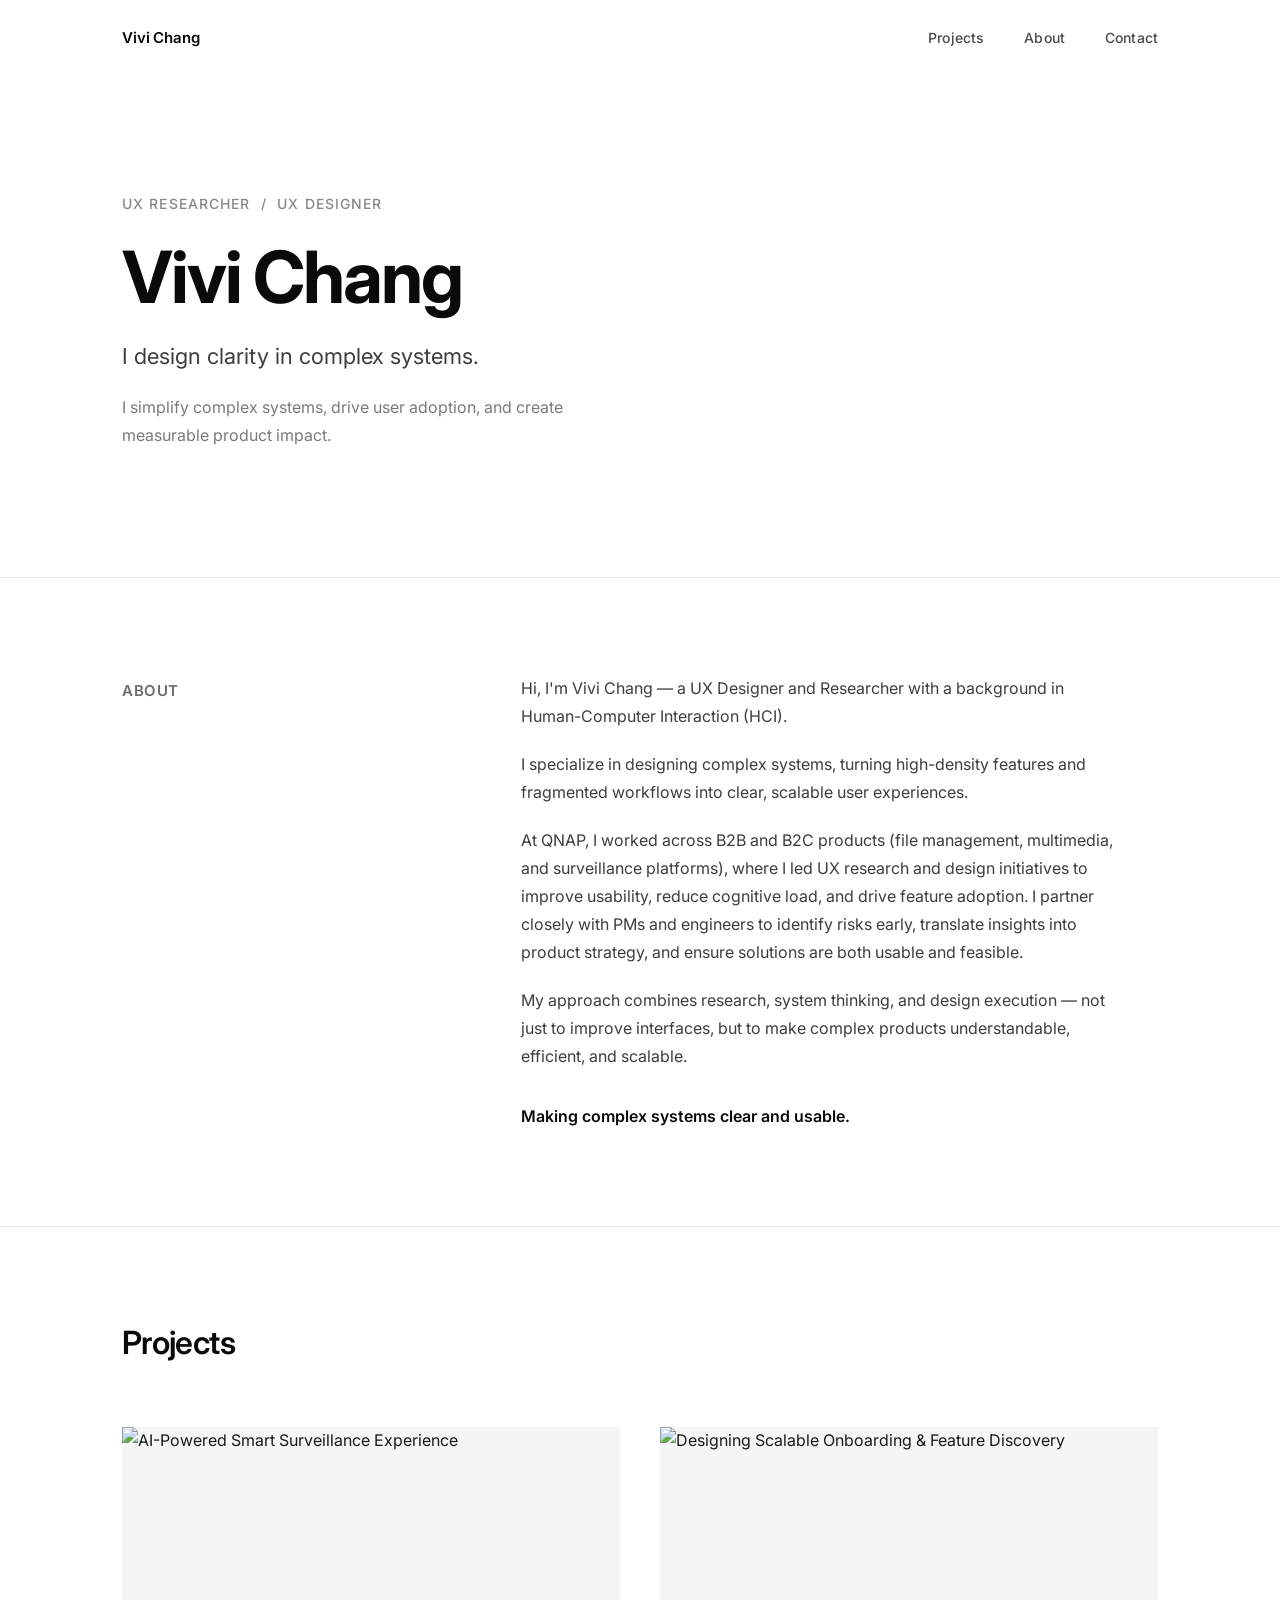
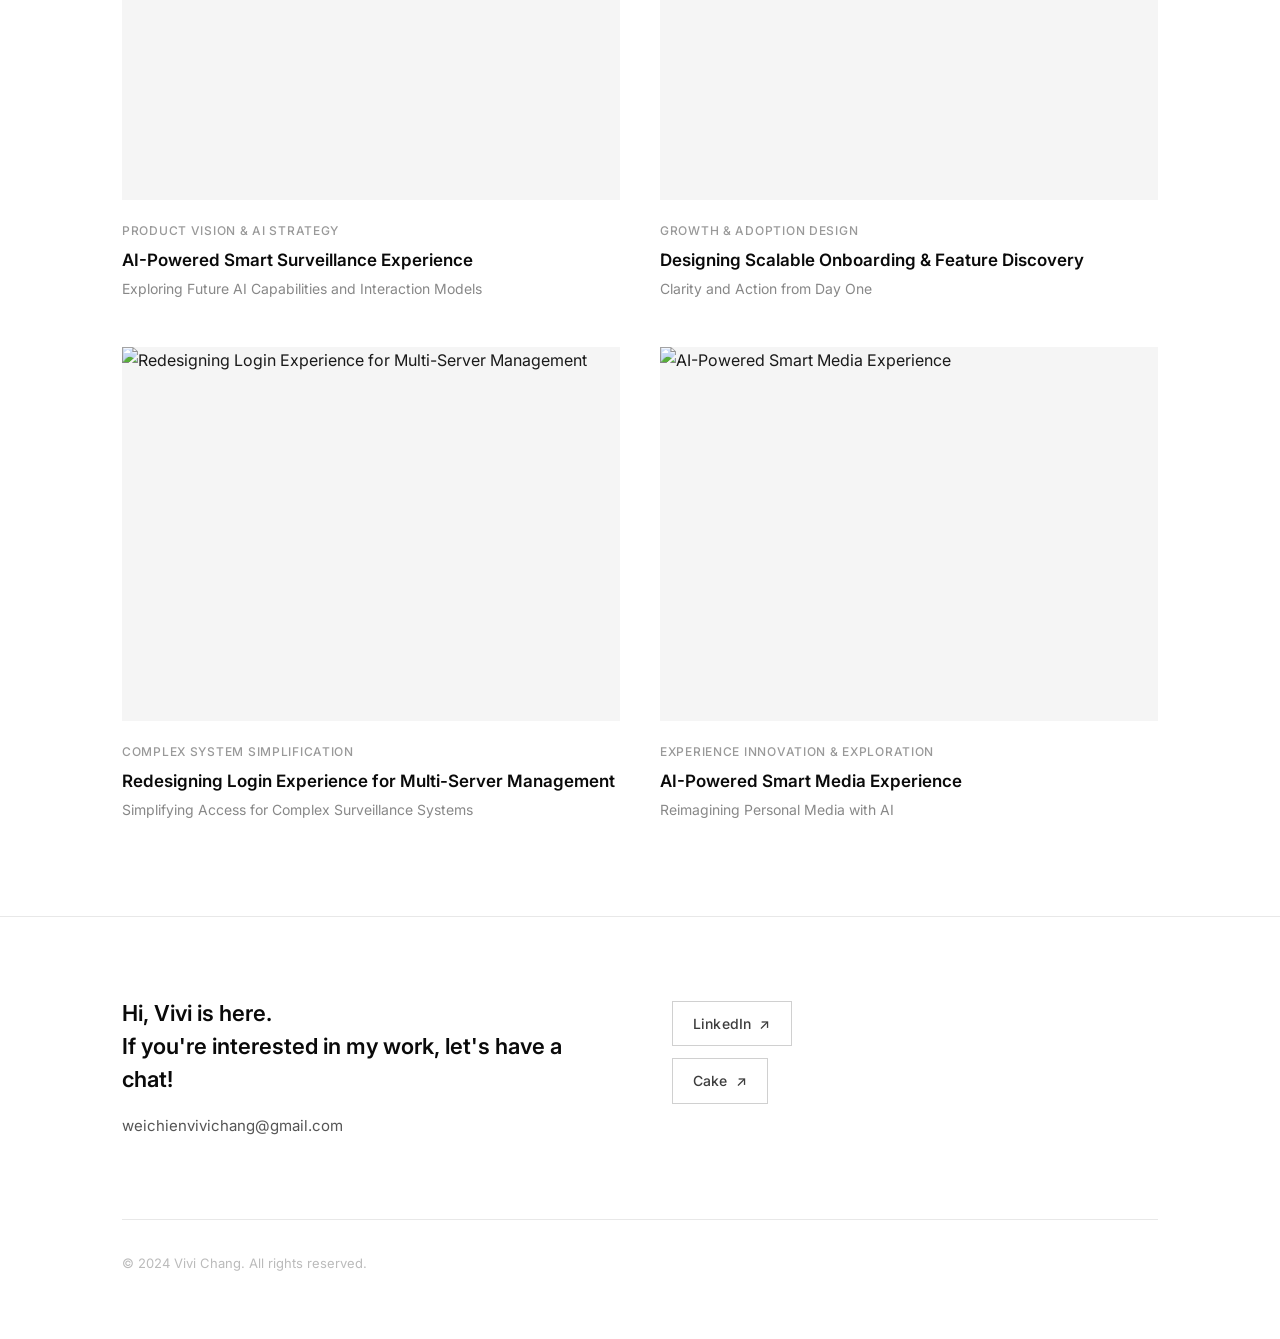
==== index.html @ 1610f0aa "Build complete UX portfolio website for Vivi Chang - Home page with hero, about, and 4-project grid " ====
<!DOCTYPE html>
<html lang="en">
<head>
  <meta charset="UTF-8" />
  <meta name="viewport" content="width=device-width, initial-scale=1.0" />
  <title>Vivi Chang — UX Design &amp; Strategy</title>
  <meta name="description" content="Vivi Chang — UX Researcher and Designer specializing in complex systems, enterprise products, and AI-driven experiences." />
  <link rel="preconnect" href="https://fonts.googleapis.com" />
  <link rel="preconnect" href="https://fonts.gstatic.com" crossorigin />
  <link href="https://fonts.googleapis.com/css2?family=Inter:wght@400;500;600;700&display=swap" rel="stylesheet" />
  <link rel="stylesheet" href="css/styles.css" />
</head>
<body>

  <!-- Navigation -->
  <nav class="nav">
    <div class="container">
      <div class="nav__inner">
        <a href="index.html" class="nav__logo">Vivi Chang</a>
        <ul class="nav__links">
          <li><a href="#projects">Projects</a></li>
          <li><a href="#about">About</a></li>
          <li><a href="#footer">Contact</a></li>
        </ul>
      </div>
    </div>
  </nav>

  <!-- Hero -->
  <section class="hero">
    <div class="container">
      <p class="hero__subtitle">UX Researcher &nbsp;/&nbsp; UX Designer</p>
      <h1>Vivi Chang</h1>
      <p class="hero__tagline">I design clarity in complex systems.</p>
      <p class="hero__intro">I simplify complex systems, drive user adoption, and create measurable product impact.</p>
    </div>
  </section>

  <!-- About -->
  <section class="about" id="about">
    <div class="container">
      <div class="about__grid">
        <div class="about__label">
          <h4>About</h4>
        </div>
        <div class="about__content fade-in">
          <p>Hi, I'm Vivi Chang — a UX Designer and Researcher with a background in Human-Computer Interaction (HCI).</p>
          <p>I specialize in designing complex systems, turning high-density features and fragmented workflows into clear, scalable user experiences.</p>
          <p>At QNAP, I worked across B2B and B2C products (file management, multimedia, and surveillance platforms), where I led UX research and design initiatives to improve usability, reduce cognitive load, and drive feature adoption. I partner closely with PMs and engineers to identify risks early, translate insights into product strategy, and ensure solutions are both usable and feasible.</p>
          <p>My approach combines research, system thinking, and design execution — not just to improve interfaces, but to make complex products understandable, efficient, and scalable.</p>
          <p class="about__closing">Making complex systems clear and usable.</p>
        </div>
      </div>
    </div>
  </section>

  <!-- Projects -->
  <section class="projects" id="projects">
    <div class="container">
      <div class="projects__header">
        <h2>Projects</h2>
      </div>
      <div class="projects__grid">

        <!-- Project 1 -->
        <a href="projects/project1.html" class="card fade-in">
          <div class="card__image-wrap">
            <img src="images/1_1_event.jpg" alt="AI-Powered Smart Surveillance Experience" loading="lazy" />
          </div>
          <p class="card__tag">Product Vision &amp; AI Strategy</p>
          <p class="card__title">AI-Powered Smart Surveillance Experience</p>
          <p class="card__subtitle">Exploring Future AI Capabilities and Interaction Models</p>
        </a>

        <!-- Project 2 -->
        <a href="projects/project2.html" class="card fade-in">
          <div class="card__image-wrap">
            <img src="images/2_2_FT_cover.png" alt="Designing Scalable Onboarding &amp; Feature Discovery" loading="lazy" />
          </div>
          <p class="card__tag">Growth &amp; Adoption Design</p>
          <p class="card__title">Designing Scalable Onboarding &amp; Feature Discovery</p>
          <p class="card__subtitle">Clarity and Action from Day One</p>
        </a>

        <!-- Project 3 -->
        <a href="projects/project3.html" class="card fade-in">
          <div class="card__image-wrap">
            <img src="images/3_4_server_list.png" alt="Redesigning Login Experience for Multi-Server Management" loading="lazy" />
          </div>
          <p class="card__tag">Complex System Simplification</p>
          <p class="card__title">Redesigning Login Experience for Multi-Server Management</p>
          <p class="card__subtitle">Simplifying Access for Complex Surveillance Systems</p>
        </a>

        <!-- Project 4 -->
        <a href="projects/project4.html" class="card fade-in">
          <div class="card__image-wrap">
            <img src="images/4_1_home.png" alt="AI-Powered Smart Media Experience" loading="lazy" />
          </div>
          <p class="card__tag">Experience Innovation &amp; Exploration</p>
          <p class="card__title">AI-Powered Smart Media Experience</p>
          <p class="card__subtitle">Reimagining Personal Media with AI</p>
        </a>

      </div>
    </div>
  </section>

  <!-- Footer -->
  <footer class="footer" id="footer">
    <div class="container">
      <div class="footer__inner">
        <div>
          <p class="footer__greeting">Hi, Vivi is here.<br />If you're interested in my work, let's have a chat!</p>
          <a href="mailto:weichienvivichang@gmail.com" class="footer__email">weichienvivichang@gmail.com</a>
        </div>
        <div class="footer__links">
          <a href="https://www.linkedin.com/in/wei-chien-chang" target="_blank" rel="noopener noreferrer" class="btn-outline">
            LinkedIn &nbsp;↗
          </a>
          <a href="https://www.cake.me/me/vivi-chang-fa2bce" target="_blank" rel="noopener noreferrer" class="btn-outline">
            Cake &nbsp;↗
          </a>
        </div>
      </div>
      <p class="footer__copy">© 2024 Vivi Chang. All rights reserved.</p>
    </div>
  </footer>

  <!-- Lightbox -->
  <div id="lightbox" class="lightbox" role="dialog" aria-modal="true" aria-label="Image viewer">
    <button id="lightbox-close" class="lightbox__close" aria-label="Close">&times;</button>
    <img id="lightbox-img" class="lightbox__img" src="" alt="" />
    <p id="lightbox-caption" class="lightbox__caption"></p>
  </div>

  <script src="js/main.js"></script>
</body>
</html>
---- css/styles.css ----
/* =====================================================
   Vivi Chang — UX Design & Strategy
   Global Stylesheet
   ===================================================== */

/* --- Reset & Base --- */
*, *::before, *::after {
  box-sizing: border-box;
  margin: 0;
  padding: 0;
}

html {
  scroll-behavior: smooth;
  font-size: 16px;
}

body {
  font-family: 'Inter', -apple-system, BlinkMacSystemFont, 'Segoe UI', sans-serif;
  background-color: #ffffff;
  color: #1a1a1a;
  line-height: 1.7;
  -webkit-font-smoothing: antialiased;
  -moz-osx-font-smoothing: grayscale;
}

img {
  max-width: 100%;
  height: auto;
  display: block;
}

a {
  color: inherit;
  text-decoration: none;
}

/* --- Typography Scale --- */
h1 {
  font-size: clamp(2.5rem, 6vw, 4.5rem);
  font-weight: 700;
  line-height: 1.1;
  letter-spacing: -0.03em;
  color: #0a0a0a;
}

h2 {
  font-size: clamp(1.5rem, 3vw, 2rem);
  font-weight: 600;
  line-height: 1.25;
  letter-spacing: -0.02em;
  color: #0a0a0a;
}

h3 {
  font-size: 1.125rem;
  font-weight: 600;
  line-height: 1.35;
  letter-spacing: -0.01em;
  color: #0a0a0a;
}

h4 {
  font-size: 0.9375rem;
  font-weight: 600;
  letter-spacing: 0.04em;
  text-transform: uppercase;
  color: #6b6b6b;
}

p {
  font-size: 1rem;
  line-height: 1.75;
  color: #3d3d3d;
}

/* --- Layout --- */
.container {
  width: 100%;
  max-width: 1100px;
  margin: 0 auto;
  padding: 0 2rem;
}

.container--narrow {
  max-width: 720px;
}

section {
  padding: 6rem 0;
}

/* --- Navigation --- */
.nav {
  position: fixed;
  top: 0;
  left: 0;
  right: 0;
  z-index: 100;
  padding: 1.5rem 0;
  background: rgba(255, 255, 255, 0.92);
  backdrop-filter: blur(12px);
  -webkit-backdrop-filter: blur(12px);
  border-bottom: 1px solid transparent;
  transition: border-color 0.3s ease;
}

.nav.scrolled {
  border-bottom-color: #e8e8e8;
}

.nav__inner {
  display: flex;
  align-items: center;
  justify-content: space-between;
}

.nav__logo {
  font-size: 0.9375rem;
  font-weight: 600;
  letter-spacing: -0.01em;
  color: #0a0a0a;
  transition: opacity 0.2s ease;
}

.nav__logo:hover {
  opacity: 0.6;
}

.nav__links {
  display: flex;
  gap: 2.5rem;
  list-style: none;
}

.nav__links a {
  font-size: 0.875rem;
  font-weight: 500;
  color: #4a4a4a;
  letter-spacing: 0.01em;
  transition: color 0.2s ease;
}

.nav__links a:hover {
  color: #0a0a0a;
}

/* --- Hero Section --- */
.hero {
  padding-top: 12rem;
  padding-bottom: 8rem;
}

.hero__subtitle {
  font-size: 0.875rem;
  font-weight: 500;
  letter-spacing: 0.08em;
  text-transform: uppercase;
  color: #888;
  margin-bottom: 1.25rem;
}

.hero h1 {
  margin-bottom: 1.5rem;
}

.hero__tagline {
  font-size: clamp(1.125rem, 2.5vw, 1.375rem);
  font-weight: 400;
  color: #3d3d3d;
  line-height: 1.5;
  max-width: 520px;
  margin-bottom: 1.25rem;
}

.hero__intro {
  font-size: 1rem;
  color: #7a7a7a;
  max-width: 480px;
}

/* --- About Section --- */
.about {
  border-top: 1px solid #e8e8e8;
}

.about__grid {
  display: grid;
  grid-template-columns: 1fr 2fr;
  gap: 5rem;
  align-items: start;
}

.about__label {
  padding-top: 0.25rem;
}

.about__content p {
  margin-bottom: 1.25rem;
  max-width: 600px;
}

.about__content p:last-child {
  margin-bottom: 0;
}

.about__closing {
  font-weight: 600;
  color: #0a0a0a !important;
  margin-top: 2rem !important;
}

/* --- Projects Section --- */
.projects {
  border-top: 1px solid #e8e8e8;
}

.projects__header {
  display: flex;
  align-items: baseline;
  justify-content: space-between;
  margin-bottom: 4rem;
}

.projects__grid {
  display: grid;
  grid-template-columns: repeat(2, 1fr);
  gap: 3rem 2.5rem;
}

/* --- Project Card --- */
.card {
  cursor: pointer;
  display: block;
}

.card__image-wrap {
  overflow: hidden;
  background: #f5f5f5;
  aspect-ratio: 4/3;
  margin-bottom: 1.25rem;
}

.card__image-wrap img {
  width: 100%;
  height: 100%;
  object-fit: cover;
  transition: transform 0.5s cubic-bezier(0.25, 0.46, 0.45, 0.94),
              opacity 0.3s ease;
}

.card:hover .card__image-wrap img {
  transform: scale(1.03);
}

.card__tag {
  font-size: 0.75rem;
  font-weight: 500;
  letter-spacing: 0.06em;
  text-transform: uppercase;
  color: #999;
  margin-bottom: 0.5rem;
}

.card__title {
  font-size: 1.0625rem;
  font-weight: 600;
  color: #0a0a0a;
  line-height: 1.35;
  margin-bottom: 0.375rem;
  transition: color 0.2s ease;
}

.card:hover .card__title {
  color: #555;
}

.card__subtitle {
  font-size: 0.875rem;
  color: #888;
  line-height: 1.5;
}

/* --- Footer --- */
.footer {
  border-top: 1px solid #e8e8e8;
  padding: 5rem 0 4rem;
}

.footer__inner {
  display: grid;
  grid-template-columns: 1fr 1fr;
  gap: 4rem;
  align-items: start;
}

.footer__greeting {
  font-size: 1.375rem;
  font-weight: 600;
  line-height: 1.5;
  color: #0a0a0a;
  margin-bottom: 1rem;
}

.footer__email {
  font-size: 0.9375rem;
  color: #555;
  transition: color 0.2s ease;
}

.footer__email:hover {
  color: #0a0a0a;
}

.footer__links {
  display: flex;
  flex-direction: column;
  gap: 0.75rem;
  padding-top: 0.25rem;
}

.btn-outline {
  display: inline-flex;
  align-items: center;
  gap: 0.5rem;
  padding: 0.625rem 1.25rem;
  border: 1px solid #d0d0d0;
  font-size: 0.875rem;
  font-weight: 500;
  color: #3d3d3d;
  letter-spacing: 0.01em;
  transition: border-color 0.2s ease, color 0.2s ease, background 0.2s ease;
  width: fit-content;
}

.btn-outline:hover {
  border-color: #0a0a0a;
  color: #0a0a0a;
  background: #f7f7f7;
}

.footer__copy {
  margin-top: 5rem;
  padding-top: 2rem;
  border-top: 1px solid #e8e8e8;
  font-size: 0.8125rem;
  color: #bbb;
}

/* =====================================================
   Project Page Styles
   ===================================================== */

.project-hero {
  padding-top: 10rem;
  padding-bottom: 5rem;
  border-bottom: 1px solid #e8e8e8;
}

.project-hero__back {
  display: inline-flex;
  align-items: center;
  gap: 0.5rem;
  font-size: 0.875rem;
  font-weight: 500;
  color: #888;
  margin-bottom: 3rem;
  transition: color 0.2s ease;
}

.project-hero__back:hover {
  color: #0a0a0a;
}

.project-hero__tag {
  font-size: 0.75rem;
  font-weight: 500;
  letter-spacing: 0.08em;
  text-transform: uppercase;
  color: #999;
  margin-bottom: 1rem;
}

.project-hero h1 {
  margin-bottom: 1rem;
}

.project-hero__subtitle {
  font-size: clamp(1rem, 2vw, 1.25rem);
  color: #666;
  max-width: 600px;
  line-height: 1.6;
}

/* --- Project Body --- */
.project-body {
  padding: 5rem 0 8rem;
}

.project-section {
  margin-bottom: 5rem;
  padding-bottom: 5rem;
  border-bottom: 1px solid #f0f0f0;
}

.project-section:last-child {
  border-bottom: none;
  margin-bottom: 0;
  padding-bottom: 0;
}

.project-section__grid {
  display: grid;
  grid-template-columns: 220px 1fr;
  gap: 4rem;
  align-items: start;
}

.section-label {
  font-size: 0.8125rem;
  font-weight: 600;
  letter-spacing: 0.06em;
  text-transform: uppercase;
  color: #bbb;
  padding-top: 0.25rem;
  position: sticky;
  top: 6rem;
}

.section-content h3 {
  margin-bottom: 0.75rem;
  margin-top: 2rem;
}

.section-content h3:first-child {
  margin-top: 0;
}

.section-content p {
  margin-bottom: 1rem;
}

.section-content p:last-child {
  margin-bottom: 0;
}

.section-content ul,
.section-content ol {
  padding-left: 1.25rem;
  margin-bottom: 1rem;
}

.section-content li {
  font-size: 1rem;
  line-height: 1.75;
  color: #3d3d3d;
  margin-bottom: 0.25rem;
}

.section-content blockquote {
  border-left: 3px solid #e0e0e0;
  padding-left: 1.25rem;
  margin: 1.5rem 0;
  color: #666;
  font-style: italic;
}

.section-content strong {
  font-weight: 600;
  color: #1a1a1a;
}

.section-content hr {
  border: none;
  border-top: 1px solid #e8e8e8;
  margin: 2rem 0;
}

/* --- Project Images --- */
.project-image {
  margin: 2.5rem 0;
}

.project-image img {
  width: 100%;
  border: 1px solid #ebebeb;
  cursor: zoom-in;
  transition: opacity 0.2s ease;
}

.project-image img:hover {
  opacity: 0.9;
}

.project-image figcaption {
  margin-top: 0.75rem;
  font-size: 0.8125rem;
  color: #999;
  line-height: 1.6;
}

/* --- Divider Marker --- */
.numbered-section {
  margin-bottom: 3rem;
}

.numbered-section__head {
  display: flex;
  align-items: center;
  gap: 0.75rem;
  margin-bottom: 1.25rem;
}

.numbered-section__num {
  font-size: 0.75rem;
  font-weight: 700;
  letter-spacing: 0.08em;
  background: #0a0a0a;
  color: #fff;
  width: 24px;
  height: 24px;
  display: inline-flex;
  align-items: center;
  justify-content: center;
  flex-shrink: 0;
}

.numbered-section__title {
  font-size: 1rem;
  font-weight: 600;
  color: #0a0a0a;
  letter-spacing: -0.01em;
}

.numbered-section__sub {
  font-size: 0.8125rem;
  color: #999;
  margin-top: 0.125rem;
}

/* --- Callout / Value Block --- */
.value-block {
  background: #f8f8f8;
  padding: 1.5rem;
  margin: 1.5rem 0;
}

.value-block__label {
  font-size: 0.75rem;
  font-weight: 600;
  letter-spacing: 0.06em;
  text-transform: uppercase;
  color: #999;
  margin-bottom: 0.75rem;
}

.value-block ul {
  padding-left: 1.25rem;
  margin: 0;
}

/* --- Decision Block --- */
.decision-block {
  border-left: 3px solid #0a0a0a;
  padding-left: 1.25rem;
  margin: 1rem 0;
}

.decision-block p {
  font-weight: 600;
  color: #0a0a0a;
}

/* --- Fade-in animation --- */
.fade-in {
  opacity: 0;
  transform: translateY(16px);
  transition: opacity 0.6s ease, transform 0.6s ease;
}

.fade-in.visible {
  opacity: 1;
  transform: translateY(0);
}

/* =====================================================
   Lightbox / Modal
   ===================================================== */

.lightbox {
  display: none;
  position: fixed;
  inset: 0;
  z-index: 1000;
  background: rgba(0, 0, 0, 0.92);
  cursor: zoom-out;
  align-items: center;
  justify-content: center;
  padding: 2rem;
}

.lightbox.active {
  display: flex;
}

.lightbox__img {
  max-width: min(90vw, 1200px);
  max-height: 90vh;
  object-fit: contain;
  cursor: default;
  animation: lightbox-in 0.25s cubic-bezier(0.25, 0.46, 0.45, 0.94);
}

@keyframes lightbox-in {
  from { opacity: 0; transform: scale(0.96); }
  to   { opacity: 1; transform: scale(1); }
}

.lightbox__close {
  position: fixed;
  top: 1.5rem;
  right: 1.5rem;
  background: none;
  border: none;
  cursor: pointer;
  padding: 0.5rem;
  color: rgba(255, 255, 255, 0.7);
  transition: color 0.2s ease;
  font-size: 1.5rem;
  line-height: 1;
}

.lightbox__close:hover {
  color: #fff;
}

.lightbox__caption {
  position: fixed;
  bottom: 2rem;
  left: 50%;
  transform: translateX(-50%);
  font-size: 0.8125rem;
  color: rgba(255, 255, 255, 0.5);
  text-align: center;
  max-width: 600px;
  line-height: 1.5;
}

/* =====================================================
   Project Navigation (Prev / Next)
   ===================================================== */

.project-nav {
  border-top: 1px solid #e8e8e8;
  padding: 3rem 0;
}

.project-nav__inner {
  display: flex;
  justify-content: space-between;
  gap: 2rem;
}

.project-nav__item {
  display: flex;
  flex-direction: column;
  gap: 0.375rem;
  max-width: 45%;
}

.project-nav__item--next {
  text-align: right;
  margin-left: auto;
}

.project-nav__label {
  font-size: 0.75rem;
  font-weight: 600;
  letter-spacing: 0.06em;
  text-transform: uppercase;
  color: #bbb;
}

.project-nav__title {
  font-size: 0.9375rem;
  font-weight: 600;
  color: #0a0a0a;
  line-height: 1.35;
  transition: color 0.2s ease;
}

.project-nav__item:hover .project-nav__title {
  color: #666;
}

/* =====================================================
   Responsive
   ===================================================== */

@media (max-width: 900px) {
  .about__grid {
    grid-template-columns: 1fr;
    gap: 2rem;
  }

  .projects__grid {
    grid-template-columns: 1fr;
    gap: 3rem;
  }

  .project-section__grid {
    grid-template-columns: 1fr;
    gap: 1.5rem;
  }

  .section-label {
    position: static;
  }

  .footer__inner {
    grid-template-columns: 1fr;
    gap: 3rem;
  }
}

@media (max-width: 640px) {
  section {
    padding: 4rem 0;
  }

  .hero {
    padding-top: 9rem;
    padding-bottom: 5rem;
  }

  .container {
    padding: 0 1.25rem;
  }

  .nav__links {
    gap: 1.5rem;
  }

  .project-hero {
    padding-top: 8rem;
    padding-bottom: 3rem;
  }

  .project-nav__inner {
    flex-direction: column;
  }

  .project-nav__item {
    max-width: 100%;
  }

  .project-nav__item--next {
    text-align: left;
    margin-left: 0;
  }
}
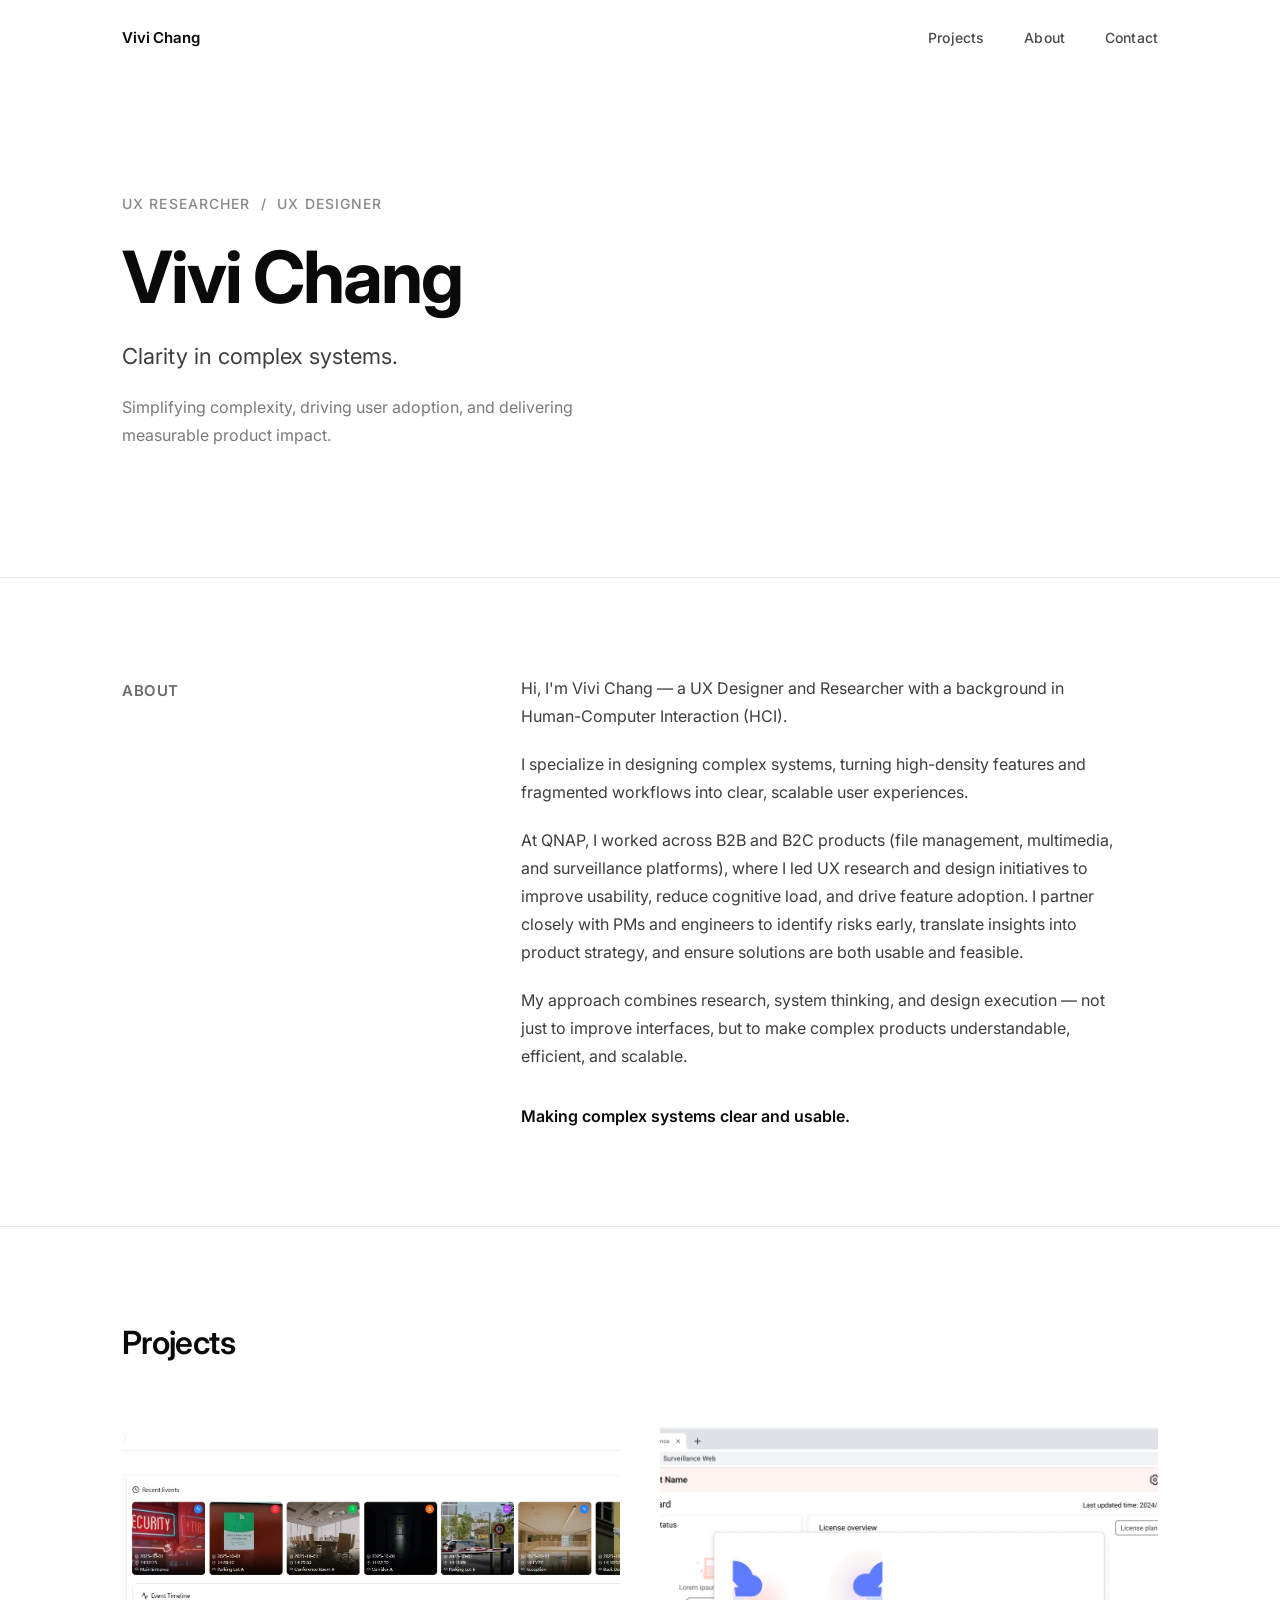
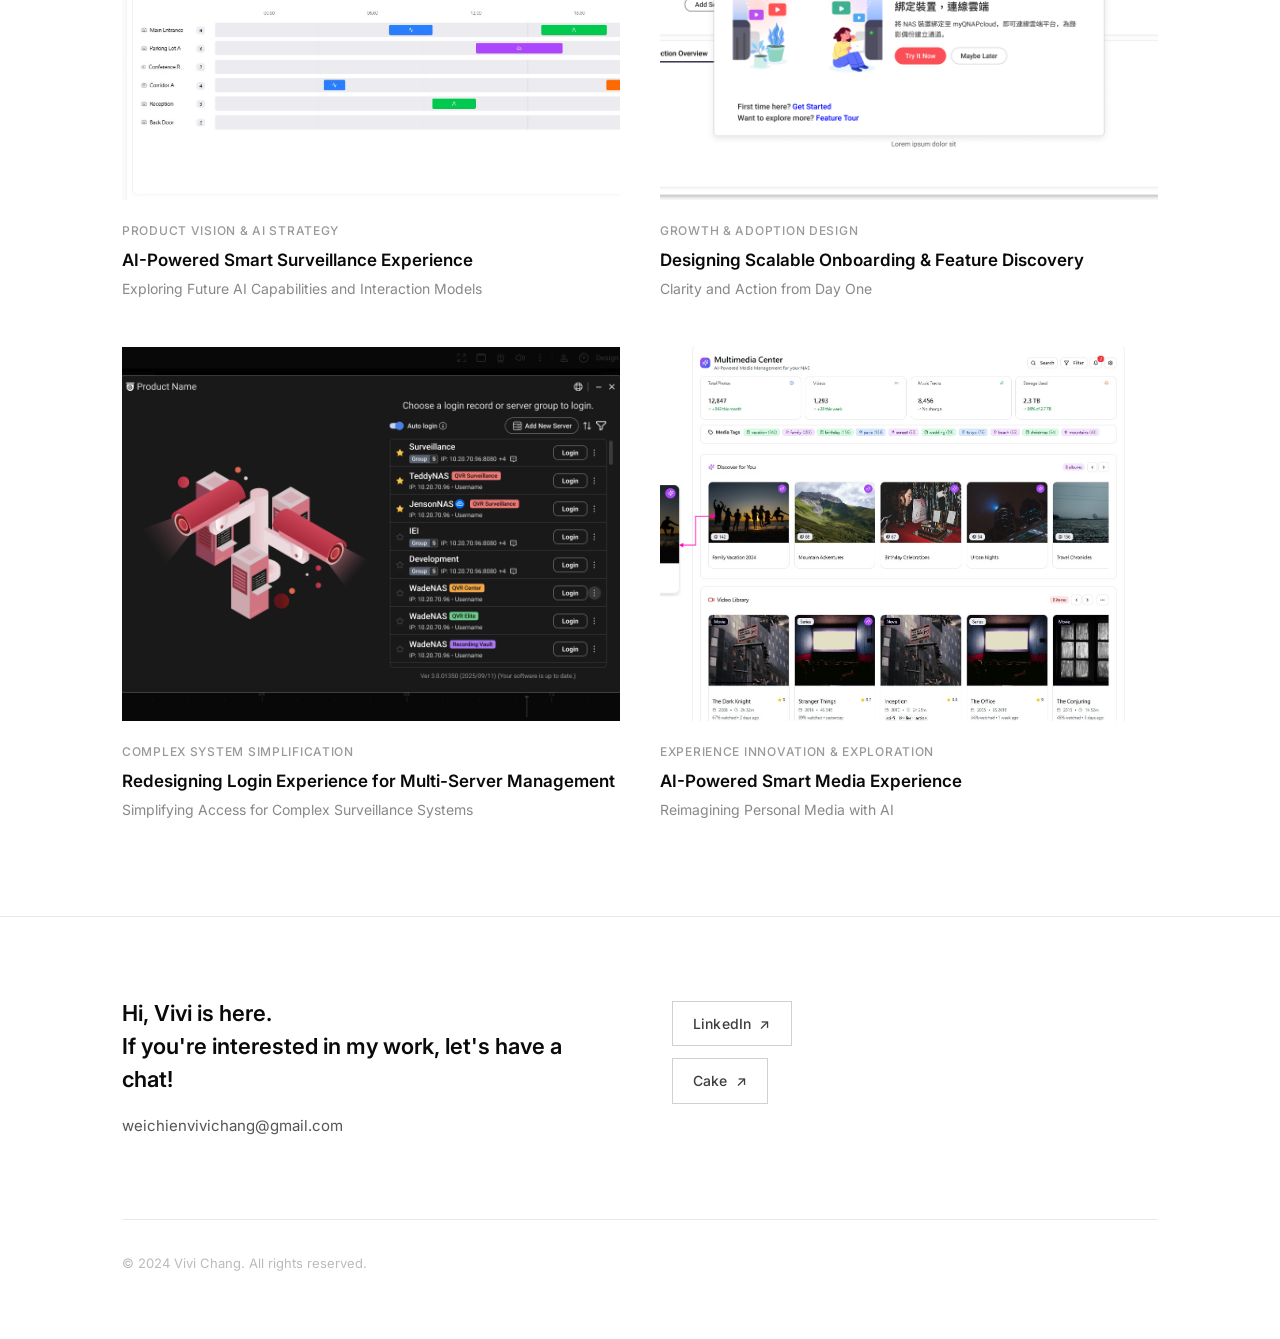
==== commit ac68b0ba: "Update hero tagline and intro copy https://claude.ai/code/session_011D8eSHpfBoNSZ6wW4sfTDD" ====
--- a/index.html
+++ b/index.html
@@ -31,8 +31,8 @@
     <div class="container">
       <p class="hero__subtitle">UX Researcher &nbsp;/&nbsp; UX Designer</p>
       <h1>Vivi Chang</h1>
-      <p class="hero__tagline">I design clarity in complex systems.</p>
-      <p class="hero__intro">I simplify complex systems, drive user adoption, and create measurable product impact.</p>
+      <p class="hero__tagline">Clarity in complex systems.</p>
+      <p class="hero__intro">Simplifying complexity, driving user adoption, and delivering measurable product impact.</p>
     </div>
   </section>
 
